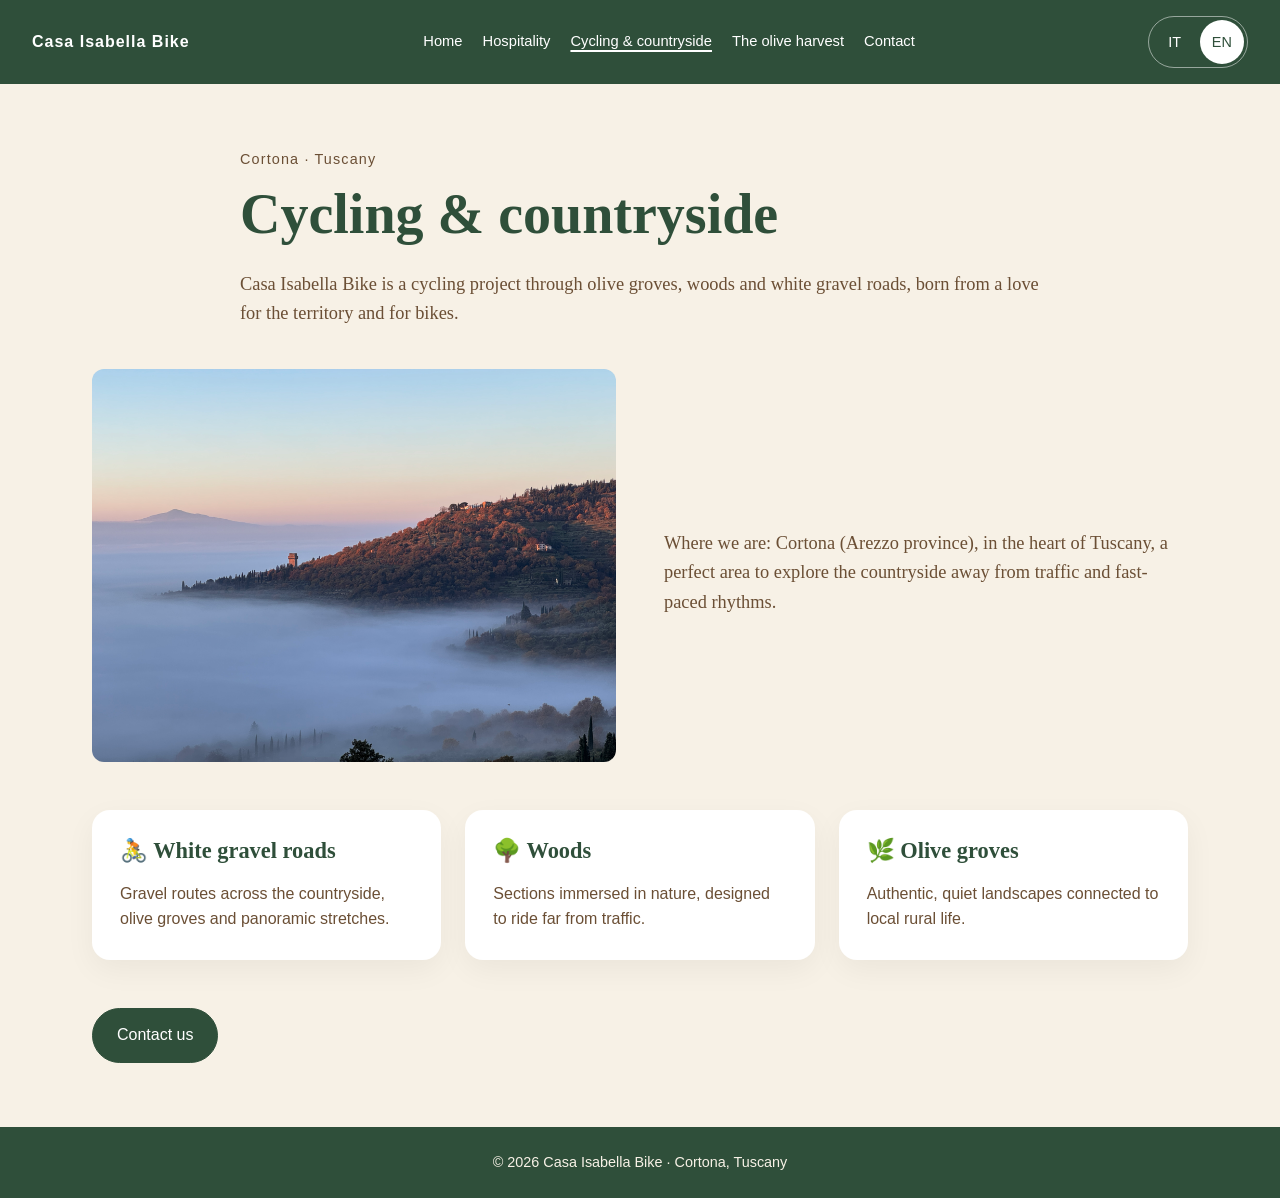
==== bicicletta.html @ ab9dbb82 "Preserve local multipage site and 2026 harvest implementation on dev" ====
<!DOCTYPE html>
<html lang="it">
<head>
  <meta charset="UTF-8" />
  <meta name="viewport" content="width=device-width, initial-scale=1.0" />
  <title>Bicicletta e territorio | Casa Isabella Bike</title>
  <meta name="description" content="Cortona e la campagna toscana in bicicletta: strade bianche, boschi e ulivi nel territorio di Casa Isabella Bike." />
  <link rel="stylesheet" href="styles.css" />
  <script src="script.js" defer></script>
</head>
<body data-page="bike">
  <a data-i18n="skip" class="skip-link" href="#contenuto">Vai al contenuto</a>
  <header class="site-header">
    <nav class="site-nav" aria-label="Navigazione principale">
      <a class="logo" href="index.html">Casa Isabella Bike</a>
      <div class="nav-links"><a data-i18n="nav.home" href="index.html">Home</a>
<a data-i18n="nav.hospitality" href="ospitalita.html">Ospitalità</a>
<a data-i18n="nav.bike" href="bicicletta.html" aria-current="page">Bicicletta e territorio</a>
<a data-i18n="nav.harvest" href="raccolta-olive.html">La raccolta delle olive</a>
<a data-i18n="nav.contact" href="contatti.html">Contatti</a></div>
      <div class="lang-switch" role="group" aria-label="Lingua / Language">
        <button type="button" id="lang-it" aria-pressed="true" aria-label="Italiano">IT</button>
        <button type="button" id="lang-en" aria-pressed="false" aria-label="English">EN</button>
      </div>
    </nav>
  </header>
  <main id="contenuto" tabindex="-1">
    <div class="container">
      <div class="page-intro">
        <p data-i18n="bike.location" class="eyebrow">Cortona · Toscana</p>
        <h1 data-i18n="bike.title">Bicicletta e territorio</h1>
        <p data-i18n="project.p1">Casa Isabella Bike è un progetto di cicloturismo tra ulivi, boschi e strade bianche, nato dalla passione per il territorio e per la bicicletta.</p>
      </div>
      <div class="split-story">
        <img src="images/hero003.jpg" width="4032" height="3024" alt="Colline intorno a Cortona al tramonto, sopra una distesa di nebbia." data-i18n-alt="bike.landscape.alt" loading="eager" decoding="async" />
        <div class="story"><p data-i18n="project.p2">Dove siamo: Cortona (provincia di Arezzo), nel cuore della Toscana, in una zona perfetta per esplorare la campagna lontano dal traffico e dai ritmi veloci.</p></div>
      </div>
      <div class="route-grid"><section class="route-card"><h2 data-i18n="routes.card1.title">🚴 Strade bianche</h2><p data-i18n="routes.card1.body">Percorsi gravel tra campagna, uliveti e tratti panoramici.</p></section><section class="route-card"><h2 data-i18n="routes.card2.title">🌳 Boschi</h2><p data-i18n="routes.card2.body">Tratti immersi nella natura, pensati per pedalare lontano dal traffico.</p></section><section class="route-card"><h2 data-i18n="routes.card3.title">🌿 Ulivi</h2><p data-i18n="routes.card3.body">Paesaggi autentici, silenziosi e legati alla vita agricola del luogo.</p></section></div><div class="page-cta"><a data-i18n="cta.contact" class="button" href="contatti.html">Contattaci</a></div>
    </div>
  </main>
  <footer><span data-i18n="footer.text">© 2026 Casa Isabella Bike · Cortona, Toscana</span></footer>
</body>
</html>
---- styles.css ----
:root {
  --green: #2f4f3a;
  --olive: #7a7f45;
  --cream: #f7f1e6;
  --brown: #6b4f35;
  --white: #ffffff;
}

* { box-sizing: border-box; margin: 0; padding: 0; }
html { scroll-behavior: smooth; }
body { min-height: 100vh; display: flex; flex-direction: column; font-family: Georgia, "Times New Roman", serif; background: var(--cream); color: var(--green); line-height: 1.6; }
main { flex: 1; }
a { color: inherit; text-underline-offset: 0.25em; }
a:focus-visible, button:focus-visible { outline: 3px solid var(--green); outline-offset: 5px; }
.site-header a:focus-visible, .site-header button:focus-visible, .home-hero a:focus-visible { outline-color: var(--white); }
.skip-link { position: absolute; top: -6rem; left: 1rem; z-index: 2; padding: 0.75rem 1rem; background: var(--white); }
.skip-link:focus { top: 1rem; }
.site-header { background: var(--green); color: var(--white); }
.site-nav { max-width: 1280px; margin: auto; padding: 1rem 2rem; display: grid; grid-template-columns: auto minmax(0, 1fr) auto; align-items: center; gap: 0.5rem 1.5rem; font-family: Arial, sans-serif; }
.logo { font-weight: bold; letter-spacing: 1px; text-decoration: none; padding: 0.6rem 0; }
.nav-links { display: flex; flex-wrap: wrap; justify-content: center; gap: 0.25rem 1.25rem; }
.nav-links a { display: inline-flex; align-items: center; min-height: 44px; padding: 0.5rem 0; text-decoration: none; font-size: 0.92rem; }
.nav-links a[aria-current="page"] { text-decoration: underline; text-decoration-thickness: 2px; }
.nav-links a:hover { text-decoration: underline; }
.lang-switch { display: flex; border: 1px solid rgba(255,255,255,0.5); border-radius: 999px; padding: 0.2rem; gap: 0.2rem; }
.lang-switch button { appearance: none; min-width: 44px; min-height: 44px; border: none; border-radius: 999px; background: transparent; color: var(--white); font: inherit; font-size: 0.9rem; cursor: pointer; }
.lang-switch button[aria-pressed="true"] { background: var(--white); color: var(--green); }
.home-hero { min-height: 490px; min-height: min(70vh, 680px); display: flex; align-items: center; justify-content: center; padding: 4rem 1.5rem; text-align: center; color: var(--white); background: linear-gradient(rgba(47,79,58,0.55), rgba(47,79,58,0.65)), url("images/hero003.jpg") center / cover; }
.hero-copy { max-width: 800px; }
.eyebrow { font: 0.9rem/1.6 Arial, sans-serif; letter-spacing: 0.08em; margin-bottom: 0.8rem; }
.hero-copy h1 { font-size: clamp(2.8rem, 6vw, 5rem); line-height: 1.05; margin-bottom: 1.5rem; }
.hero-copy > p:not(.eyebrow) { max-width: 650px; margin: 0 auto 2rem; font-size: clamp(1.15rem, 2.5vw, 1.5rem); }
.button { display: inline-block; border: 1px solid var(--green); border-radius: 999px; padding: 0.85rem 1.5rem; background: var(--green); color: var(--white); text-decoration: none; font-family: Arial, sans-serif; }
.button:hover { background: var(--brown); border-color: var(--brown); }
.home-hero .button { background: var(--white); color: var(--green); border-color: var(--white); }
.home-hero .button:hover { background: var(--cream); }
.container { width: 100%; max-width: 1160px; padding: 4rem 2rem; margin: auto; }
h2 { font-size: clamp(1.9rem, 4vw, 2.4rem); line-height: 1.2; margin-bottom: 1rem; }
.experience-grid { display: grid; grid-template-columns: repeat(3, minmax(0, 1fr)); gap: 2rem; margin-top: 2rem; }
.experience { display: flex; flex-direction: column; }
.experience img { display: block; width: 100%; height: auto; border-radius: 12px; }
.experience h3 { font-size: 1.5rem; line-height: 1.25; margin: 1.25rem 0 0.75rem; }
.experience p { color: var(--brown); margin-bottom: 1rem; }
.experience > a { margin-top: auto; align-self: start; padding: 0.5rem 0; font-family: Arial, sans-serif; }
.page-intro { max-width: 800px; margin: 0 auto 2.5rem; }
.page-intro .eyebrow { color: var(--brown); }
.page-intro h1 { font-size: clamp(2.4rem, 5vw, 3.5rem); line-height: 1.1; margin-bottom: 1.5rem; overflow-wrap: break-word; }
.page-intro > p:not(.eyebrow), .story p { font-size: 1.15rem; color: var(--brown); margin-top: 1rem; }
.split-story { display: grid; grid-template-columns: 1fr 1fr; gap: 3rem; align-items: center; }
.split-story img { display: block; width: 100%; height: auto; border-radius: 12px; }
.story .button { margin-top: 1.5rem; }
.story .text-link { display: inline-block; margin-top: 1rem; padding: 0.5rem 0; font-family: Arial, sans-serif; }
.route-grid { display: grid; grid-template-columns: repeat(3, minmax(0, 1fr)); gap: 1.5rem; margin-top: 3rem; }
.route-card { background: var(--white); border-radius: 18px; padding: 1.75rem; box-shadow: 0 10px 30px rgba(0,0,0,0.05); }
.route-card h2 { font-size: 1.4rem; }
.route-card p { color: var(--brown); font-family: Arial, sans-serif; }
.page-cta { margin-top: 3rem; }
.harvest-story { max-width: 800px; margin: 0 auto 2.5rem; }
.harvest-gallery { display: grid; grid-template-columns: repeat(2, minmax(0, 1fr)); gap: 2rem 1.5rem; }
.harvest-gallery img { display: block; width: 100%; height: auto; border-radius: 12px; }
.harvest-gallery figcaption { margin-top: 0.75rem; color: var(--brown); font: 0.95rem/1.5 Arial, sans-serif; }
.harvest-evening { grid-column: 1 / -1; max-width: 420px; width: 100%; margin: auto; }
.contact-page { max-width: 800px; }
.contact-email { display: inline-block; margin: 0.5rem 0 1.5rem; padding: 0.5rem 0; font-size: clamp(1.15rem, 4vw, 1.8rem); overflow-wrap: anywhere; }
.contact-prompt { padding: 1.5rem; background: var(--white); border-radius: 12px; }
.contact-prompt p { color: var(--brown); font-size: 1.15rem; }
.contact-note { margin-top: 1.5rem; color: var(--brown); }
footer { padding: 1.5rem; text-align: center; background: var(--green); color: var(--cream); font: 0.9rem/1.6 Arial, sans-serif; }

@media (max-width: 1100px) {
  .site-nav { grid-template-columns: minmax(0, 1fr) auto; }
  .nav-links { grid-column: 1 / -1; grid-row: 2; }
  .lang-switch { grid-column: 2; grid-row: 1; }
}
@media (max-width: 700px) {
  .site-nav { padding: 0.75rem 1.25rem; gap: 0.5rem; }
  .logo { font-size: 0.9rem; letter-spacing: 0.5px; }
  .nav-links { gap: 0 1rem; }
  .nav-links a { font-size: 0.9rem; }
  .home-hero { min-height: 420px; padding: 3rem 1.5rem; }
  .container { padding: 3rem 1.5rem; }
  .experience-grid, .split-story, .route-grid, .harvest-gallery { grid-template-columns: minmax(0, 1fr); }
  .experience-grid { gap: 2.5rem; }
  .split-story { gap: 2rem; }
  .route-grid { margin-top: 2rem; }
  .page-intro { margin-bottom: 2rem; }
}
@media (prefers-reduced-motion: reduce) {
  html { scroll-behavior: auto; }
}
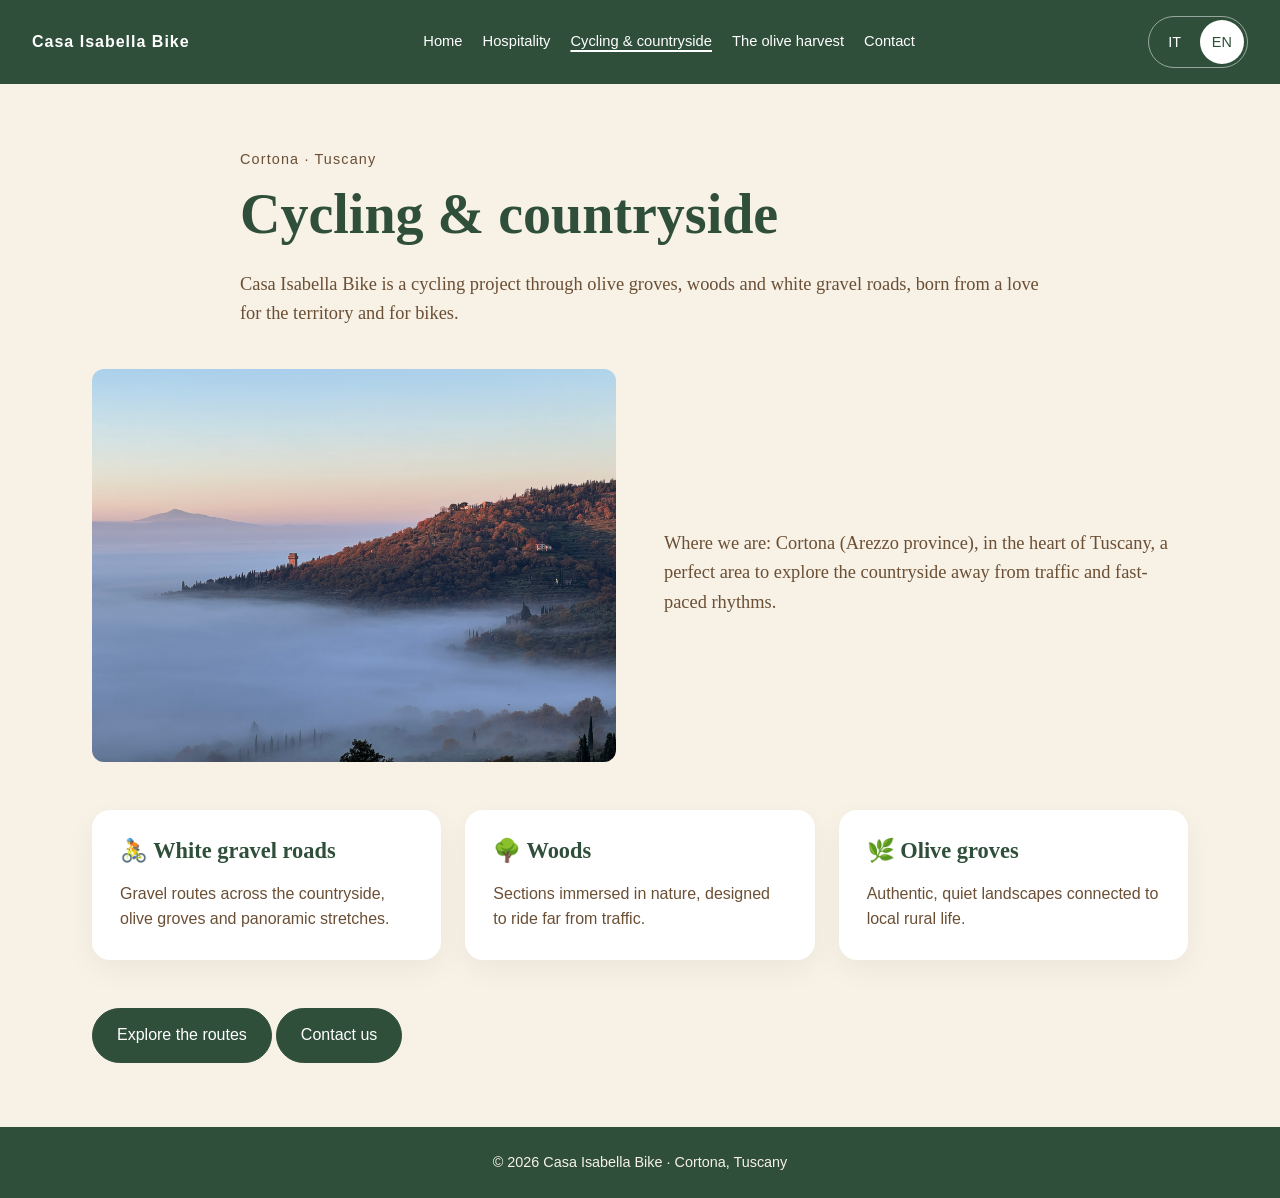
==== commit 9c8bfd20: "Add bilingual route catalogue and Torreone track" ====
--- a/bicicletta.html
+++ b/bicicletta.html
@@ -35,7 +35,7 @@
         <img src="images/hero003.jpg" width="4032" height="3024" alt="Colline intorno a Cortona al tramonto, sopra una distesa di nebbia." data-i18n-alt="bike.landscape.alt" loading="eager" decoding="async" />
         <div class="story"><p data-i18n="project.p2">Dove siamo: Cortona (provincia di Arezzo), nel cuore della Toscana, in una zona perfetta per esplorare la campagna lontano dal traffico e dai ritmi veloci.</p></div>
       </div>
-      <div class="route-grid"><section class="route-card"><h2 data-i18n="routes.card1.title">🚴 Strade bianche</h2><p data-i18n="routes.card1.body">Percorsi gravel tra campagna, uliveti e tratti panoramici.</p></section><section class="route-card"><h2 data-i18n="routes.card2.title">🌳 Boschi</h2><p data-i18n="routes.card2.body">Tratti immersi nella natura, pensati per pedalare lontano dal traffico.</p></section><section class="route-card"><h2 data-i18n="routes.card3.title">🌿 Ulivi</h2><p data-i18n="routes.card3.body">Paesaggi autentici, silenziosi e legati alla vita agricola del luogo.</p></section></div><div class="page-cta"><a data-i18n="cta.contact" class="button" href="contatti.html">Contattaci</a></div>
+      <div class="route-grid"><section class="route-card"><h2 data-i18n="routes.card1.title">🚴 Strade bianche</h2><p data-i18n="routes.card1.body">Percorsi gravel tra campagna, uliveti e tratti panoramici.</p></section><section class="route-card"><h2 data-i18n="routes.card2.title">🌳 Boschi</h2><p data-i18n="routes.card2.body">Tratti immersi nella natura, pensati per pedalare lontano dal traffico.</p></section><section class="route-card"><h2 data-i18n="routes.card3.title">🌿 Ulivi</h2><p data-i18n="routes.card3.body">Paesaggi autentici, silenziosi e legati alla vita agricola del luogo.</p></section></div><div class="page-cta"><a data-i18n="catalog.link" class="button" href="percorsi.html">Scopri i percorsi</a> <a data-i18n="cta.contact" class="button" href="contatti.html">Contattaci</a></div>
     </div>
   </main>
   <footer><span data-i18n="footer.text">© 2026 Casa Isabella Bike · Cortona, Toscana</span></footer>
--- a/styles.css
+++ b/styles.css
@@ -88,3 +88,16 @@
 @media (prefers-reduced-motion: reduce) {
   html { scroll-behavior: auto; }
 }
+.paths .page-intro { margin: 2rem 0; }
+.filters, .path-actions { display: flex; flex-wrap: wrap; gap: .75rem; margin: 1.5rem 0; }
+.filters button, #stop { border: 1px solid var(--green); background: transparent; color: var(--green); padding: .75rem 1.1rem; border-radius: 999px; font: 1rem Arial, sans-serif; cursor: pointer; }
+.filters button[aria-pressed="true"] { background: var(--green); color: white; }
+.paths-list { display: grid; grid-template-columns: repeat(auto-fit, minmax(min(100%, 300px), 1fr)); gap: 1rem; }
+.path-card { background: white; border-radius: 18px; padding: 1.75rem; }
+.path-card h2 { font-size: 1.6rem; }
+.path-card button, .path-actions button { cursor: pointer; font-size: 1rem; }
+.path-detail { margin-top: 3rem; scroll-margin-top: 1rem; }
+.path-detail > .eyebrow { margin-top: 2rem; }
+.path-detail > p { margin-bottom: .7rem; }
+#map { height: min(65vh, 560px); min-height: 340px; margin-top: 1.25rem; background: #d9ded4; z-index: 0; }
+#map-status, #location-status { font-family: Arial, sans-serif; }
